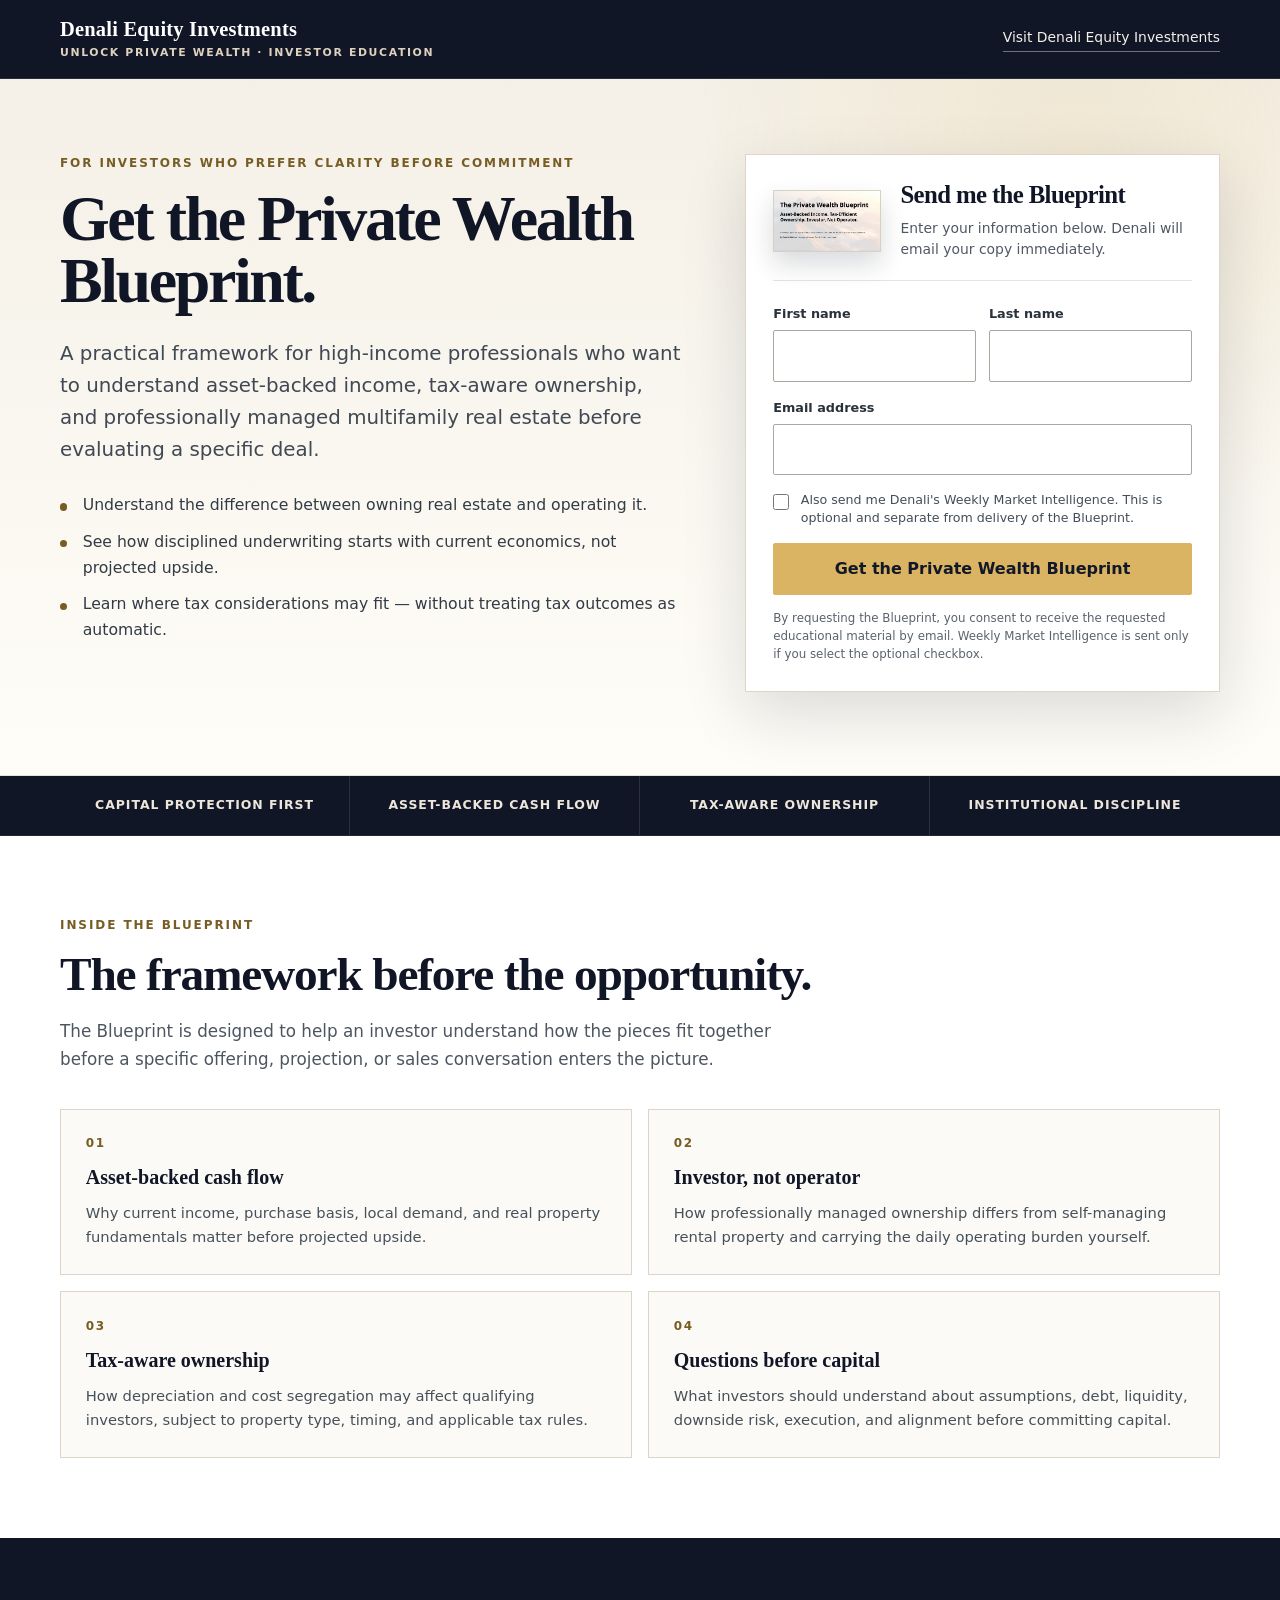
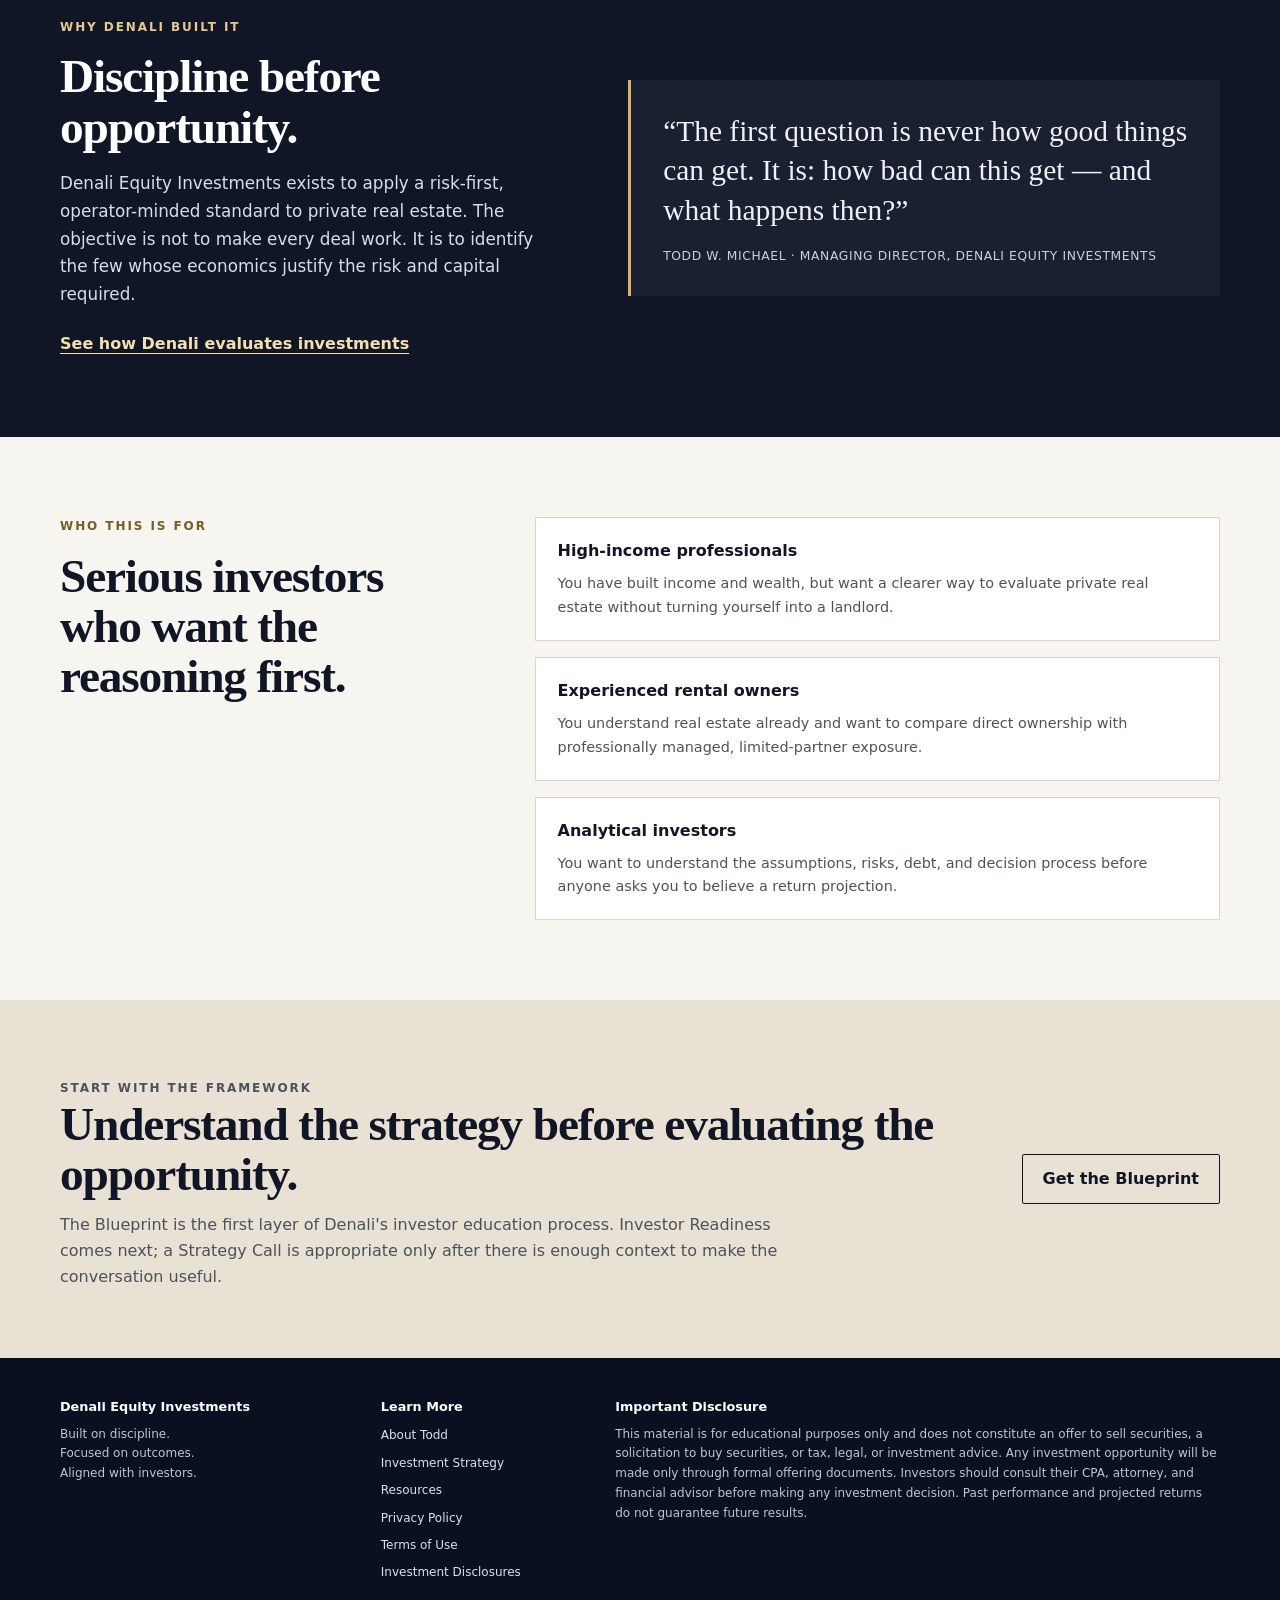
==== index.html @ 2d47c9c6 "Launch Unlock Private Wealth" ====
<!doctype html>
<html lang="en">
<head>
  <meta charset="utf-8">
  <meta name="viewport" content="width=device-width, initial-scale=1">
  <title>Unlock Private Wealth | The Private Wealth Blueprint</title>
  <meta name="description" content="Get The Private Wealth Blueprint from Denali Equity Investments: a practical framework for disciplined, tax-aware ownership of professionally managed multifamily real estate.">
  <meta name="theme-color" content="#111627">
  <link rel="canonical" href="https://unlockmyprivatewealth.com/">
  <meta property="og:type" content="website">
  <meta property="og:title" content="Unlock Private Wealth | The Private Wealth Blueprint">
  <meta property="og:description" content="A practical framework for disciplined, tax-aware ownership of professionally managed multifamily real estate.">
  <meta property="og:url" content="https://unlockmyprivatewealth.com/">
  <link rel="stylesheet" href="assets/styles.css">
</head>
<body>
  <a class="skip-link" href="#main">Skip to content</a>

  <header class="site-header">
    <div class="container header-inner">
      <a class="brand" href="https://denaliequityinvestments.com" aria-label="Denali Equity Investments home">
        <strong>Denali Equity Investments</strong>
        <span>Unlock Private Wealth · Investor Education</span>
      </a>
      <a class="header-link" href="https://denaliequityinvestments.com">Visit Denali Equity Investments</a>
    </div>
  </header>

  <main id="main">
    <section class="hero">
      <div class="container hero-grid">
        <div>
          <p class="eyebrow">For investors who prefer clarity before commitment</p>
          <h1>Get the Private Wealth Blueprint.</h1>
          <p class="hero-lede">
            A practical framework for high-income professionals who want to understand asset-backed income, tax-aware ownership, and professionally managed multifamily real estate before evaluating a specific deal.
          </p>
          <ul class="hero-proof" aria-label="Blueprint highlights">
            <li>Understand the difference between owning real estate and operating it.</li>
            <li>See how disciplined underwriting starts with current economics, not projected upside.</li>
            <li>Learn where tax considerations may fit — without treating tax outcomes as automatic.</li>
          </ul>
        </div>

        <aside class="form-card" aria-labelledby="form-title">
          <div class="form-card-top">
            <img class="form-cover" src="assets/private-wealth-blueprint-cover.png" alt="The Private Wealth Blueprint cover by Todd W. Michael, Denali Equity Investments">
            <div>
              <h2 id="form-title">Send me the Blueprint</h2>
              <p>Enter your information below. Denali will email your copy immediately.</p>
            </div>
          </div>

          <p id="preview-notice" class="preview-notice">Local preview mode: the page is working visually, but form submission is disabled from a file:// address. Use VS Code Live Server on port 5500 for a live test.</p>

          <form id="blueprint-form" class="form-grid" novalidate>
            <div class="honeypot" aria-hidden="true">
              <label for="website">Website</label>
              <input id="website" name="website" type="text" tabindex="-1" autocomplete="off">
            </div>

            <div class="field-row">
              <div class="field">
                <label for="first-name">First name</label>
                <input id="first-name" name="first_name" type="text" autocomplete="given-name" required maxlength="80">
              </div>
              <div class="field">
                <label for="last-name">Last name</label>
                <input id="last-name" name="last_name" type="text" autocomplete="family-name" required maxlength="80">
              </div>
            </div>

            <div class="field">
              <label for="email">Email address</label>
              <input id="email" name="email" type="email" autocomplete="email" inputmode="email" required maxlength="254">
            </div>

            <label class="checkbox-wrap" for="market-intelligence">
              <input id="market-intelligence" name="market_intelligence_opt_in" type="checkbox">
              <span>Also send me Denali's Weekly Market Intelligence. This is optional and separate from delivery of the Blueprint.</span>
            </label>

            <button class="primary-button" type="submit">Get the Private Wealth Blueprint</button>
            <p class="form-note">By requesting the Blueprint, you consent to receive the requested educational material by email. Weekly Market Intelligence is sent only if you select the optional checkbox.</p>
            <p id="form-status" class="form-status" role="status" aria-live="polite" tabindex="-1"></p>
          </form>
        </aside>
      </div>
    </section>

    <section class="trust-strip" aria-label="Denali principles">
      <div class="container trust-grid">
        <div class="trust-item">Capital Protection First</div>
        <div class="trust-item">Asset-Backed Cash Flow</div>
        <div class="trust-item">Tax-Aware Ownership</div>
        <div class="trust-item">Institutional Discipline</div>
      </div>
    </section>

    <section class="section section--white">
      <div class="container">
        <p class="eyebrow">Inside the Blueprint</p>
        <h2>The framework before the opportunity.</h2>
        <p class="section-intro">
          The Blueprint is designed to help an investor understand how the pieces fit together before a specific offering, projection, or sales conversation enters the picture.
        </p>

        <div class="cards">
          <article class="card">
            <span class="card-number">01</span>
            <h3>Asset-backed cash flow</h3>
            <p>Why current income, purchase basis, local demand, and real property fundamentals matter before projected upside.</p>
          </article>
          <article class="card">
            <span class="card-number">02</span>
            <h3>Investor, not operator</h3>
            <p>How professionally managed ownership differs from self-managing rental property and carrying the daily operating burden yourself.</p>
          </article>
          <article class="card">
            <span class="card-number">03</span>
            <h3>Tax-aware ownership</h3>
            <p>How depreciation and cost segregation may affect qualifying investors, subject to property type, timing, and applicable tax rules.</p>
          </article>
          <article class="card">
            <span class="card-number">04</span>
            <h3>Questions before capital</h3>
            <p>What investors should understand about assumptions, debt, liquidity, downside risk, execution, and alignment before committing capital.</p>
          </article>
        </div>
      </div>
    </section>

    <section class="section section--dark">
      <div class="container discipline-grid">
        <div>
          <p class="eyebrow eyebrow--light">Why Denali built it</p>
          <h2>Discipline before opportunity.</h2>
          <p class="section-intro">
            Denali Equity Investments exists to apply a risk-first, operator-minded standard to private real estate. The objective is not to make every deal work. It is to identify the few whose economics justify the risk and capital required.
          </p>
          <a class="text-link" href="https://denaliequityinvestments.com/investment-strategy.html">See how Denali evaluates investments</a>
        </div>

        <blockquote class="statement">
          “The first question is never how good things can get. It is: how bad can this get — and what happens then?”
          <small>Todd W. Michael · Managing Director, Denali Equity Investments</small>
        </blockquote>
      </div>
    </section>

    <section class="section section--paper">
      <div class="container who-grid">
        <div>
          <p class="eyebrow">Who this is for</p>
          <h2>Serious investors who want the reasoning first.</h2>
        </div>
        <div class="who-list">
          <article class="who-item">
            <strong>High-income professionals</strong>
            <p>You have built income and wealth, but want a clearer way to evaluate private real estate without turning yourself into a landlord.</p>
          </article>
          <article class="who-item">
            <strong>Experienced rental owners</strong>
            <p>You understand real estate already and want to compare direct ownership with professionally managed, limited-partner exposure.</p>
          </article>
          <article class="who-item">
            <strong>Analytical investors</strong>
            <p>You want to understand the assumptions, risks, debt, and decision process before anyone asks you to believe a return projection.</p>
          </article>
        </div>
      </div>
    </section>

    <section class="final-cta">
      <div class="container final-cta-inner">
        <div>
          <p class="eyebrow">Start with the framework</p>
          <h2>Understand the strategy before evaluating the opportunity.</h2>
          <p>The Blueprint is the first layer of Denali's investor education process. Investor Readiness comes next; a Strategy Call is appropriate only after there is enough context to make the conversation useful.</p>
        </div>
        <a class="final-link" href="#blueprint-form">Get the Blueprint</a>
      </div>
    </section>
  </main>

  <footer class="site-footer">
    <div class="container footer-grid">
      <div>
        <strong>Denali Equity Investments</strong>
        <p>Built on discipline.<br>Focused on outcomes.<br>Aligned with investors.</p>
      </div>
      <div>
        <strong>Learn More</strong>
        <div class="footer-links">
          <a href="https://denaliequityinvestments.com/about-todd.html">About Todd</a>
          <a href="https://denaliequityinvestments.com/investment-strategy.html">Investment Strategy</a>
          <a href="https://denaliequityinvestments.com/resources.html">Resources</a>
          <a href="privacy.html">Privacy Policy</a>
          <a href="terms.html">Terms of Use</a>
          <a href="disclosures.html">Investment Disclosures</a>
        </div>
      </div>
      <div>
        <strong>Important Disclosure</strong>
        <p>This material is for educational purposes only and does not constitute an offer to sell securities, a solicitation to buy securities, or tax, legal, or investment advice. Any investment opportunity will be made only through formal offering documents. Investors should consult their CPA, attorney, and financial advisor before making any investment decision. Past performance and projected returns do not guarantee future results.</p>
      </div>
    </div>
  </footer>

  <noscript><p style="margin:0;padding:1rem;text-align:center;background:#fff8e8;color:#5b4618;">JavaScript is required to submit the Blueprint request form.</p></noscript>

  <script src="assets/site.js" defer></script>
</body>
</html>
---- assets/styles.css ----
:root {
  --denali-blue: #111627;
  --denali-blue-soft: #1d263b;
  --denali-taupe: #c8b79a;
  --denali-light: #f7f5ef;
  --denali-paper: #fffdf8;
  --denali-white: #ffffff;
  --denali-text: #171717;
  --denali-muted: #505865;
  --denali-gold: #dab363;
  --denali-gold-dark: #775d24;
  --denali-line: #ddd6c8;
  --success: #225b3d;
  --error: #8c2f2f;
  --shadow: 0 22px 60px rgba(17, 22, 39, 0.14);
  --max-width: min(1160px, calc(100% - 2rem));
}

* { box-sizing: border-box; }
html { scroll-behavior: smooth; }
body {
  margin: 0;
  min-height: 100%;
  color: var(--denali-text);
  background: var(--denali-light);
  font-family: Inter, system-ui, -apple-system, BlinkMacSystemFont, "Segoe UI", sans-serif;
  line-height: 1.65;
  -webkit-font-smoothing: antialiased;
}
img { max-width: 100%; }
a { color: inherit; }
button, input { font: inherit; }
.container { width: var(--max-width); margin: 0 auto; }

.skip-link {
  position: absolute;
  left: 1rem;
  top: -5rem;
  z-index: 1000;
  background: var(--denali-white);
  color: var(--denali-blue);
  padding: .75rem 1rem;
  border-radius: 3px;
}
.skip-link:focus { top: 1rem; }

.site-header {
  background: var(--denali-blue);
  color: var(--denali-white);
  border-bottom: 1px solid rgba(255,255,255,.1);
}
.header-inner {
  min-height: 78px;
  display: flex;
  align-items: center;
  justify-content: space-between;
  gap: 2rem;
}
.brand {
  display: flex;
  flex-direction: column;
  text-decoration: none;
  line-height: 1.15;
}
.brand strong {
  font-family: Georgia, Cambria, "Times New Roman", serif;
  font-size: 1.28rem;
  font-weight: 600;
  letter-spacing: .01em;
}
.brand span {
  margin-top: .36rem;
  color: #ded2bf;
  font-size: .68rem;
  font-weight: 700;
  letter-spacing: .15em;
  text-transform: uppercase;
}
.header-link {
  color: #f4f1ea;
  font-size: .87rem;
  text-decoration: none;
  border-bottom: 1px solid rgba(244,241,234,.42);
  padding-bottom: .18rem;
}
.header-link:hover,
.header-link:focus-visible { border-bottom-color: var(--denali-gold); }

.eyebrow {
  margin: 0 0 .85rem;
  color: var(--denali-gold-dark);
  font-size: .75rem;
  font-weight: 800;
  letter-spacing: .16em;
  text-transform: uppercase;
}
.eyebrow--light { color: #e5c98f; }

h1, h2, h3 {
  margin: 0;
  font-family: Georgia, Cambria, "Times New Roman", serif;
  font-weight: 600;
  color: var(--denali-blue);
}
h1 {
  max-width: 690px;
  font-size: clamp(2.7rem, 5vw, 4.7rem);
  line-height: .98;
  letter-spacing: -.038em;
}
h2 {
  font-size: clamp(2rem, 3.7vw, 3.15rem);
  line-height: 1.06;
  letter-spacing: -.025em;
}
h3 { font-size: 1.25rem; line-height: 1.2; }

.hero {
  position: relative;
  overflow: hidden;
  background:
    radial-gradient(circle at 84% 12%, rgba(218,179,99,.16), transparent 31%),
    linear-gradient(180deg, #f4f0e7 0%, var(--denali-paper) 100%);
  border-bottom: 1px solid #e8e2d8;
  padding: 4.7rem 0 5.2rem;
}
.hero-grid {
  display: grid;
  grid-template-columns: minmax(0, 1.02fr) minmax(360px, .78fr);
  gap: 4rem;
  align-items: start;
}
.hero-lede {
  max-width: 680px;
  margin: 1.55rem 0 0;
  color: #3f4853;
  font-size: clamp(1.07rem, 1.6vw, 1.24rem);
  line-height: 1.62;
}
.hero-proof {
  margin: 1.6rem 0 0;
  padding: 0;
  list-style: none;
  display: grid;
  gap: .68rem;
  color: #323b45;
  font-size: .98rem;
}
.hero-proof li { position: relative; padding-left: 1.42rem; }
.hero-proof li::before {
  content: "";
  position: absolute;
  left: 0;
  top: .72em;
  width: .46rem;
  height: .46rem;
  border-radius: 50%;
  background: var(--denali-gold-dark);
}

.form-card {
  background: var(--denali-white);
  border: 1px solid var(--denali-line);
  box-shadow: var(--shadow);
  padding: 1.7rem;
}
.form-card-top {
  display: grid;
  grid-template-columns: 108px 1fr;
  gap: 1.2rem;
  align-items: center;
  margin-bottom: 1.35rem;
  padding-bottom: 1.3rem;
  border-bottom: 1px solid #e9e4da;
}
.form-cover {
  display: block;
  width: 108px;
  border: 1px solid #d7d0c5;
  box-shadow: 0 12px 26px rgba(17,22,39,.16);
}
.form-card h2 {
  font-size: 1.55rem;
  line-height: 1.08;
}
.form-card-top p {
  margin: .55rem 0 0;
  color: var(--denali-muted);
  font-size: .87rem;
  line-height: 1.5;
}
.form-grid { display: grid; gap: .95rem; }
.field-row { display: grid; grid-template-columns: 1fr 1fr; gap: .8rem; }
.field { display: grid; gap: .38rem; }
.field label {
  color: #29313a;
  font-size: .8rem;
  font-weight: 750;
}
.field input {
  width: 100%;
  min-height: 48px;
  padding: .72rem .8rem;
  border: 1px solid #aaa79f;
  border-radius: 2px;
  background: var(--denali-white);
  color: var(--denali-text);
}
.field input:focus {
  outline: 3px solid rgba(218,179,99,.3);
  outline-offset: 1px;
  border-color: #715a2c;
}
.honeypot {
  position: absolute !important;
  left: -9999px !important;
  width: 1px !important;
  height: 1px !important;
  overflow: hidden !important;
}
.checkbox-wrap {
  display: grid;
  grid-template-columns: 1.1rem 1fr;
  gap: .62rem;
  align-items: start;
  color: #444d58;
  font-size: .79rem;
  line-height: 1.48;
}
.checkbox-wrap input { margin: .22rem 0 0; width: 1rem; height: 1rem; accent-color: var(--denali-blue); }
.primary-button {
  min-height: 52px;
  width: 100%;
  border: 1px solid var(--denali-gold);
  border-radius: 2px;
  background: var(--denali-gold);
  color: #111827;
  font-weight: 800;
  cursor: pointer;
  transition: transform .16s ease, background .16s ease;
}
.primary-button:hover { transform: translateY(-1px); background: #e2bd72; }
.primary-button:focus-visible { outline: 3px solid rgba(17,22,39,.35); outline-offset: 2px; }
.primary-button[disabled] { cursor: wait; opacity: .72; transform: none; }
.form-note {
  margin: 0;
  color: #5a626c;
  font-size: .74rem;
  line-height: 1.5;
}
.form-status {
  display: none;
  margin: 0;
  padding: .72rem .8rem;
  border-left: 3px solid currentColor;
  font-size: .82rem;
  line-height: 1.45;
}
.form-status.is-visible { display: block; }
.form-status.is-error { color: var(--error); background: #fff5f5; }
.form-status.is-success { color: var(--success); background: #f1faf4; }
.preview-notice {
  display: none;
  margin: 0 0 1rem;
  padding: .7rem .8rem;
  background: #fff8e8;
  border: 1px solid #dfc988;
  color: #5b4618;
  font-size: .78rem;
}
.preview-notice.is-visible { display: block; }

.trust-strip {
  background: var(--denali-blue);
  color: var(--denali-white);
  border-bottom: 1px solid rgba(255,255,255,.08);
}
.trust-grid {
  display: grid;
  grid-template-columns: repeat(4, 1fr);
}
.trust-item {
  padding: 1.2rem 1.25rem;
  border-right: 1px solid rgba(255,255,255,.11);
  font-size: .78rem;
  font-weight: 780;
  letter-spacing: .075em;
  text-transform: uppercase;
  text-align: center;
  color: #ece6db;
}
.trust-item:last-child { border-right: 0; }

.section { padding: 5rem 0; }
.section--white { background: var(--denali-white); }
.section--paper { background: var(--denali-light); }
.section--dark { background: var(--denali-blue); color: var(--denali-white); }
.section--dark h2, .section--dark h3 { color: var(--denali-white); }
.section-intro {
  max-width: 770px;
  margin: 1.15rem 0 0;
  color: #4d5660;
  font-size: 1.05rem;
}
.section--dark .section-intro { color: #d9dde4; }
.cards {
  display: grid;
  grid-template-columns: repeat(2, 1fr);
  gap: 1rem;
  margin-top: 2.2rem;
}
.card {
  padding: 1.55rem;
  background: #fbfaf6;
  border: 1px solid var(--denali-line);
}
.card-number {
  display: block;
  margin-bottom: .7rem;
  color: var(--denali-gold-dark);
  font-size: .75rem;
  font-weight: 850;
  letter-spacing: .14em;
}
.card p {
  margin: .72rem 0 0;
  color: #46505a;
  font-size: .92rem;
}

.discipline-grid {
  display: grid;
  grid-template-columns: .92fr 1.08fr;
  gap: 4rem;
  align-items: center;
}
.statement {
  margin: 0;
  padding: 2rem 2rem 1.9rem;
  border-left: 3px solid var(--denali-gold);
  background: rgba(255,255,255,.045);
  color: #eef1f5;
  font-family: Georgia, Cambria, "Times New Roman", serif;
  font-size: clamp(1.4rem, 2.3vw, 2rem);
  line-height: 1.35;
}
.statement small {
  display: block;
  margin-top: 1rem;
  color: #cbd1d9;
  font-family: Inter, system-ui, sans-serif;
  font-size: .77rem;
  line-height: 1.5;
  letter-spacing: .05em;
  text-transform: uppercase;
}
.discipline-copy p {
  margin: 1rem 0 0;
  color: #d7dce3;
  max-width: 650px;
}
.text-link {
  display: inline-block;
  margin-top: 1.4rem;
  color: #f4dfb0;
  font-weight: 750;
  text-underline-offset: 4px;
}

.who-grid {
  display: grid;
  grid-template-columns: .75fr 1.25fr;
  gap: 4rem;
  align-items: start;
}
.who-list {
  display: grid;
  gap: 1rem;
}
.who-item {
  padding: 1.25rem 1.35rem;
  border: 1px solid var(--denali-line);
  background: var(--denali-white);
}
.who-item strong { color: var(--denali-blue); }
.who-item p { margin: .48rem 0 0; color: #4a535e; font-size: .9rem; }

.final-cta {
  background: #e9e1d3;
  padding: 4.2rem 0;
}
.final-cta-inner {
  display: grid;
  grid-template-columns: 1fr auto;
  gap: 2rem;
  align-items: center;
}
.final-cta p { margin: .75rem 0 0; color: #4a535d; max-width: 720px; }
.final-link {
  display: inline-flex;
  align-items: center;
  justify-content: center;
  min-height: 50px;
  padding: 0 1.25rem;
  border: 1px solid var(--denali-blue);
  border-radius: 2px;
  color: var(--denali-blue);
  text-decoration: none;
  font-weight: 800;
  white-space: nowrap;
}
.final-link:hover { background: var(--denali-white); }

.site-footer {
  background: #0b1020;
  color: #bec5d0;
  padding: 2.35rem 0 2.7rem;
  font-size: .75rem;
}
.footer-grid {
  display: grid;
  grid-template-columns: .65fr .45fr 1.4fr;
  gap: 2.5rem;
}
.site-footer strong { color: var(--denali-white); font-size: .8rem; }
.site-footer p { margin: .45rem 0 0; }
.footer-links { display: grid; gap: .48rem; margin-top: .55rem; }
.footer-links a { color: #dce1e8; text-decoration: none; }
.footer-links a:hover { color: var(--denali-white); text-decoration: underline; text-underline-offset: 3px; }

/* Blueprint delivery page */
.delivery-hero {
  background:
    radial-gradient(circle at 82% 15%, rgba(218,179,99,.16), transparent 31%),
    linear-gradient(180deg, #f4f0e7 0%, var(--denali-paper) 100%);
  padding: 4.8rem 0 5.2rem;
}
.delivery-grid {
  display: grid;
  grid-template-columns: .96fr 1.04fr;
  gap: 3.6rem;
  align-items: center;
}
.delivery-lede {
  margin: 1.45rem 0 0;
  color: #3f4853;
  max-width: 640px;
  font-size: 1.15rem;
}
.delivery-actions { margin-top: 2rem; }
.delivery-button {
  display: inline-flex;
  align-items: center;
  justify-content: center;
  min-height: 52px;
  padding: 0 1.45rem;
  border: 1px solid var(--denali-gold);
  border-radius: 2px;
  background: var(--denali-gold);
  color: #111827;
  text-decoration: none;
  font-weight: 800;
}
.book-stage { position: relative; padding: 2.3rem 1rem 1.6rem; }
.book-stage::before,
.book-stage::after {
  content: "";
  position: absolute;
  z-index: 0;
  inset: 3.4rem 2rem 1rem 3.7rem;
  background: #e9e2d7;
  border: 1px solid #d5cabc;
  transform: rotate(3.1deg);
  box-shadow: 0 15px 34px rgba(17,22,39,.1);
}
.book-stage::after {
  inset: 2.8rem 3rem 1.8rem 2.7rem;
  transform: rotate(-2.2deg);
  background: #f2ede5;
}
.book-cover { position: relative; z-index: 2; display: block; width: 100%; border: 1px solid #d8d1c8; box-shadow: var(--shadow); }
.delivery-next { background: var(--denali-blue); color: var(--denali-white); padding: 4rem 0; }
.delivery-next h2 { color: var(--denali-white); max-width: 760px; }
.delivery-next p { color: #d8dde5; max-width: 760px; margin: .95rem 0 0; }

@media (max-width: 900px) {
  .hero-grid, .discipline-grid, .who-grid, .delivery-grid { grid-template-columns: 1fr; }
  .hero-grid, .delivery-grid { gap: 2.8rem; }
  .form-card { max-width: 690px; }
  .discipline-grid, .who-grid { gap: 2rem; }
  .trust-grid { grid-template-columns: repeat(2, 1fr); }
  .trust-item:nth-child(2) { border-right: 0; }
  .trust-item:nth-child(-n+2) { border-bottom: 1px solid rgba(255,255,255,.11); }
  .final-cta-inner { grid-template-columns: 1fr; }
  .final-link { justify-self: start; }
  .footer-grid { grid-template-columns: 1fr; gap: 1.6rem; }
}

@media (max-width: 620px) {
  .header-inner { min-height: 70px; }
  .header-link { display: none; }
  .brand strong { font-size: 1.05rem; }
  .brand span { font-size: .61rem; }
  .hero, .delivery-hero { padding: 3.6rem 0 4rem; }
  .field-row, .cards, .trust-grid { grid-template-columns: 1fr; }
  .trust-item { border-right: 0; border-bottom: 1px solid rgba(255,255,255,.11); }
  .trust-item:last-child { border-bottom: 0; }
  .form-card-top { grid-template-columns: 84px 1fr; }
  .form-cover { width: 84px; }
  .section { padding: 4rem 0; }
  .final-cta { padding: 3.5rem 0; }
  .delivery-button { width: 100%; text-align: center; }
  .book-stage { padding-left: .2rem; padding-right: .2rem; }
}

@media (prefers-reduced-motion: reduce) {
  html { scroll-behavior: auto; }
  *, *::before, *::after { transition-duration: 0.01ms !important; animation-duration: 0.01ms !important; animation-iteration-count: 1 !important; }
}


/* Legal / utility pages */
.legal-page { max-width: 860px; }
.legal-page h1 { margin-bottom: 1rem; }
.legal-page h2 { margin-top: 2.2rem; font-size: clamp(1.35rem,2.5vw,1.75rem); }
.legal-page p { color: #3f4853; line-height: 1.75; }
.legal-page a { color: #243b63; text-underline-offset: 3px; }
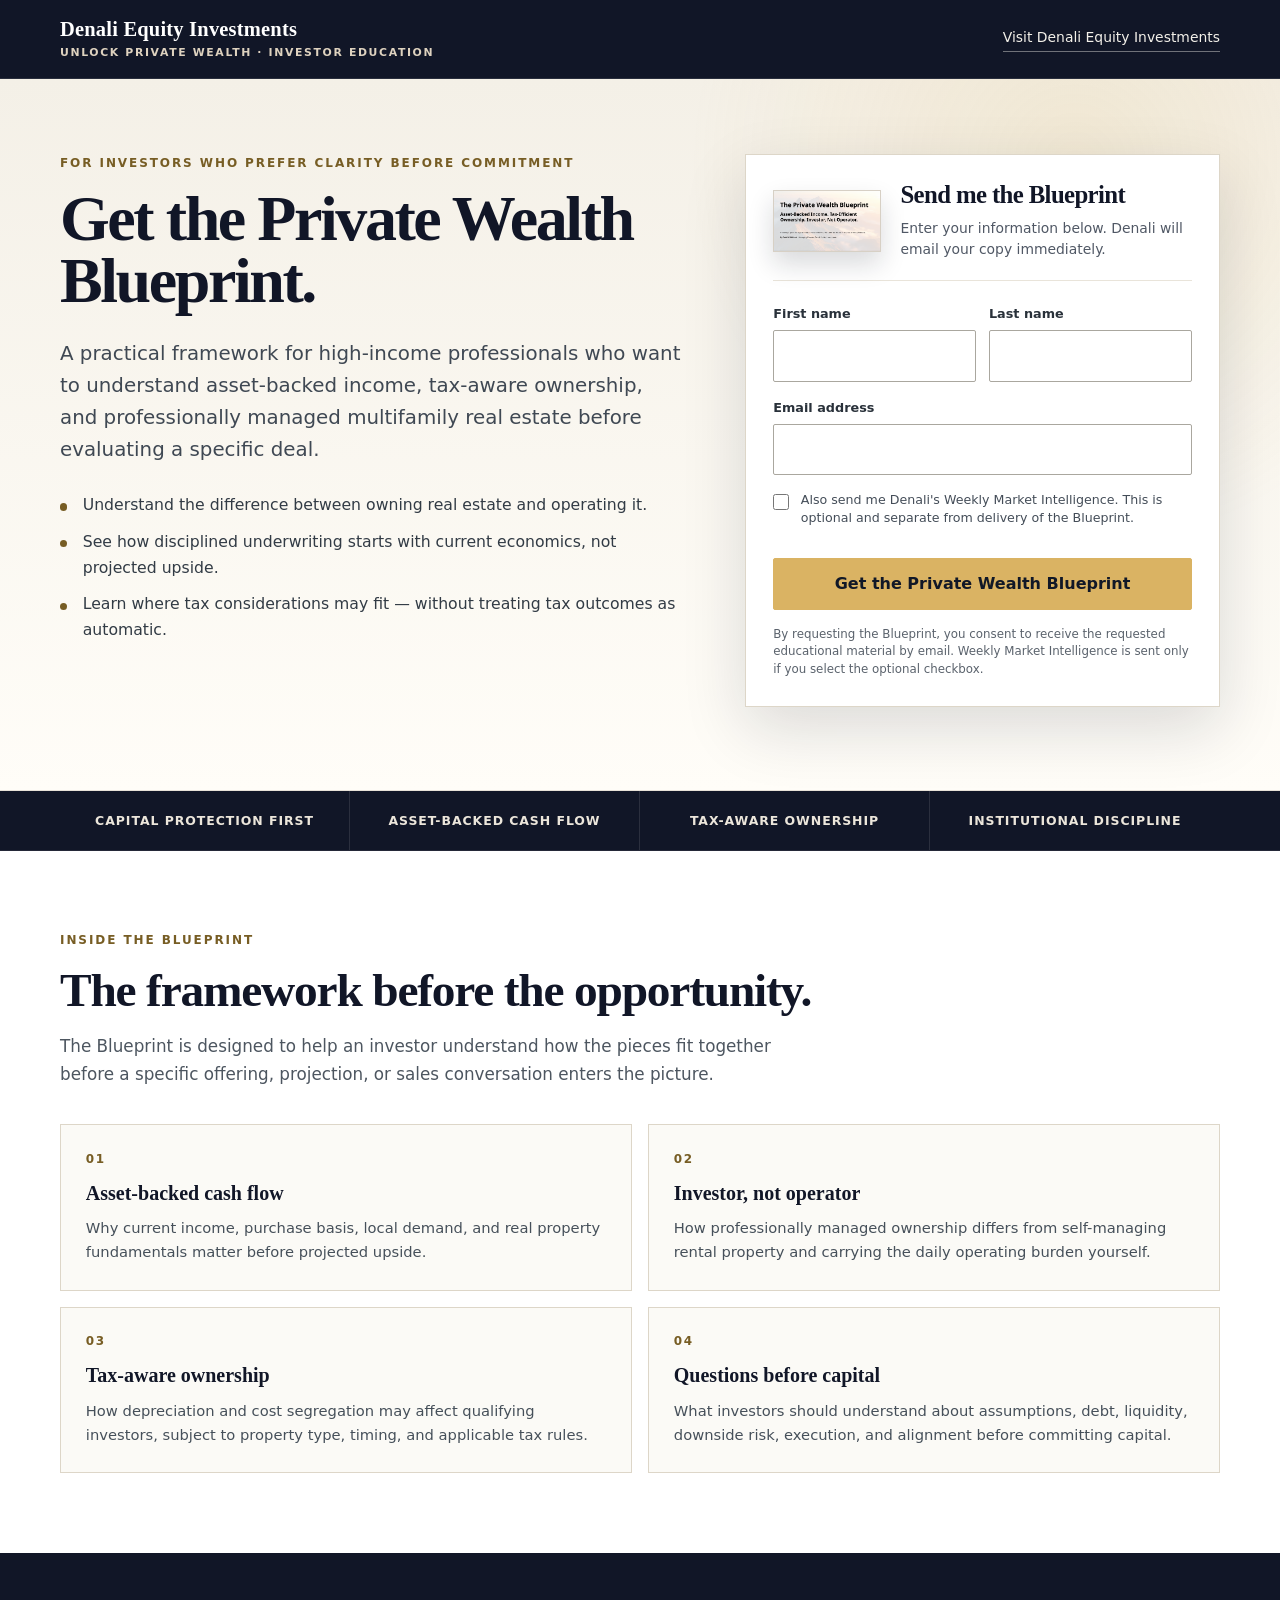
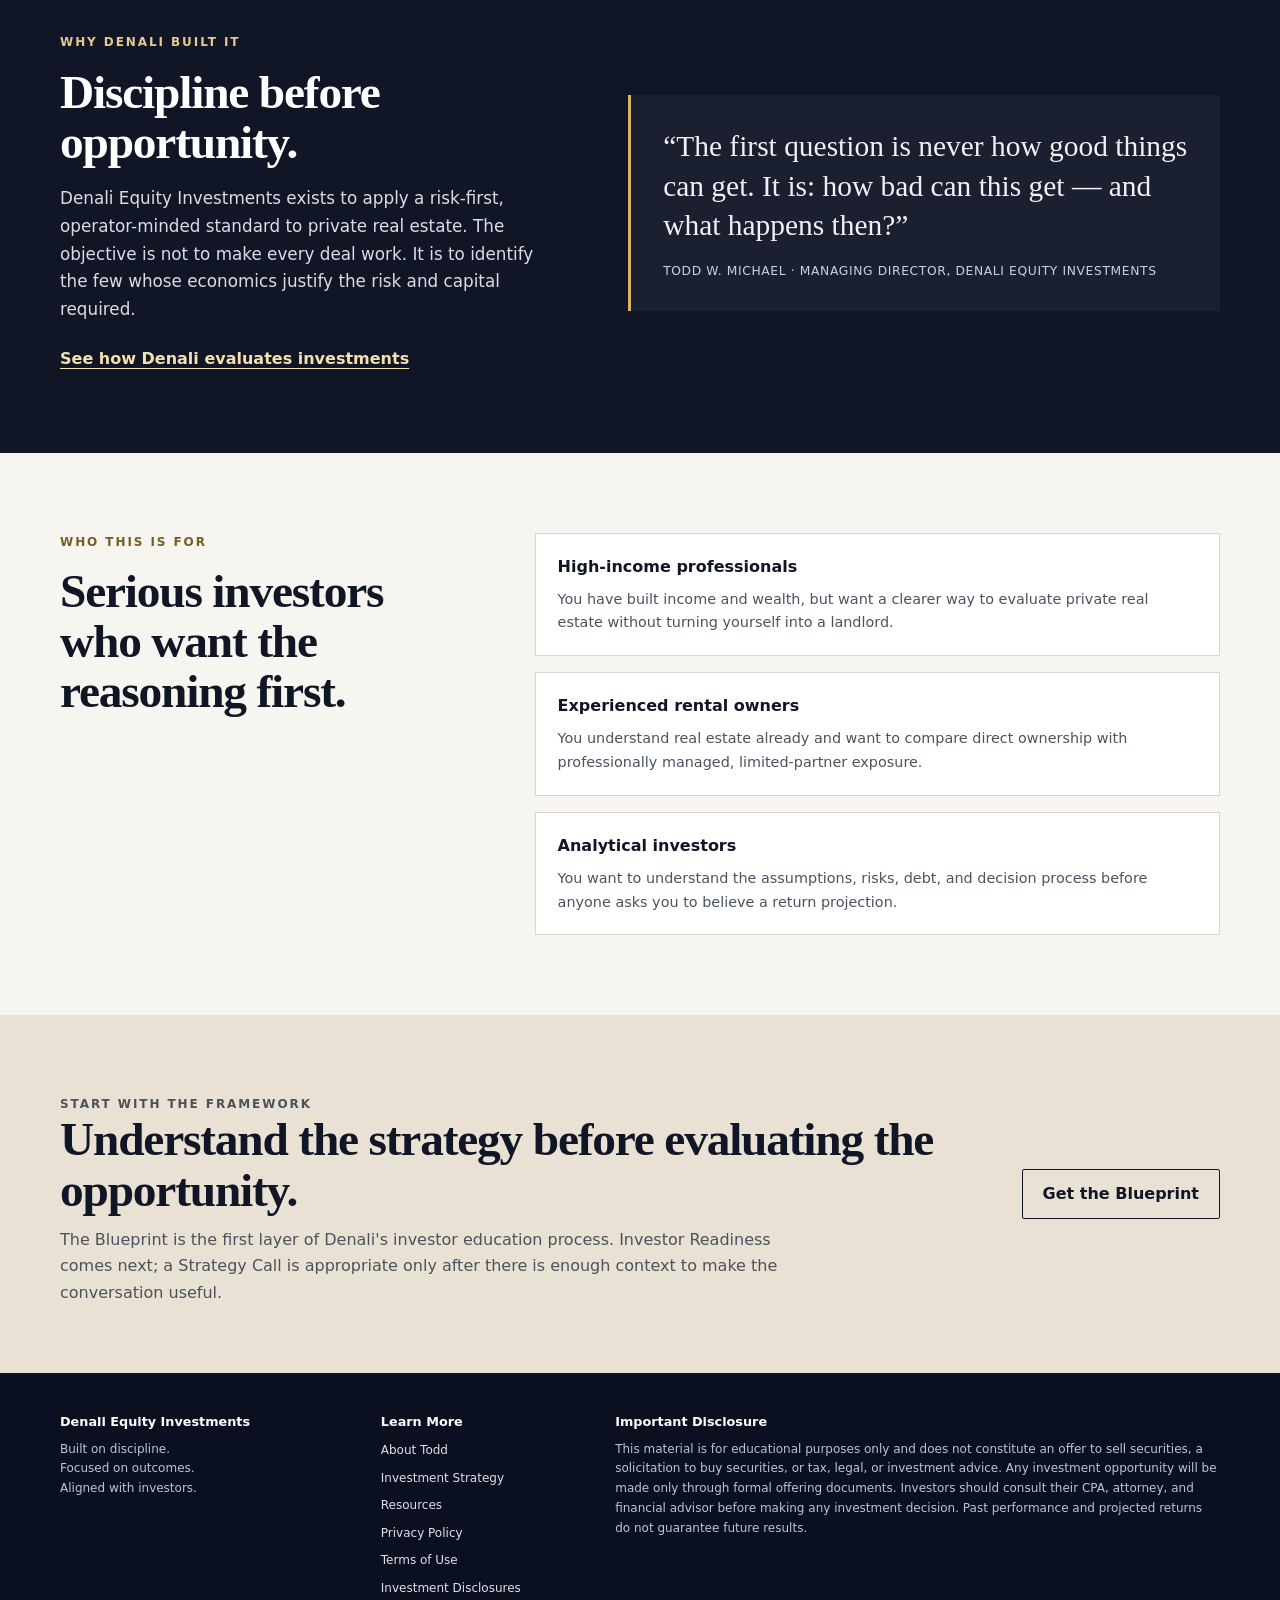
==== commit 8b9f60d1: "Add Turnstile protection and investor readiness persistence" ====
--- a/index.html
+++ b/index.html
@@ -12,6 +12,8 @@
   <meta property="og:description" content="A practical framework for disciplined, tax-aware ownership of professionally managed multifamily real estate.">
   <meta property="og:url" content="https://unlockmyprivatewealth.com/">
   <link rel="stylesheet" href="assets/styles.css">
+  <link rel="stylesheet" href="assets/security.css">
+  <script src="https://challenges.cloudflare.com/turnstile/v0/api.js" async defer></script>
 </head>
 <body>
   <a class="skip-link" href="#main">Skip to content</a>
@@ -80,6 +82,10 @@
               <span>Also send me Denali's Weekly Market Intelligence. This is optional and separate from delivery of the Blueprint.</span>
             </label>
 
+            <div class="turnstile-wrap">
+              <div class="cf-turnstile" data-sitekey="0x4AAAAAAFqotZP8ksY52192" data-action="blueprint_request" data-theme="light" data-size="flexible" data-appearance="interaction-only"></div>
+            </div>
+
             <button class="primary-button" type="submit">Get the Private Wealth Blueprint</button>
             <p class="form-note">By requesting the Blueprint, you consent to receive the requested educational material by email. Weekly Market Intelligence is sent only if you select the optional checkbox.</p>
             <p id="form-status" class="form-status" role="status" aria-live="polite" tabindex="-1"></p>
--- a/assets/security.css
+++ b/assets/security.css
@@ -0,0 +1,28 @@
+.turnstile-wrap {
+  width: 100%;
+  min-height: 0;
+}
+
+.cf-turnstile {
+  width: 100%;
+}
+
+.readiness-identity {
+  background: #ffffff;
+  border-left: 4px solid var(--denali-blue);
+}
+
+.readiness-identity .field-row,
+.readiness-identity .field {
+  margin-top: .65rem;
+}
+
+.choice-row--three {
+  grid-template-columns: repeat(3, minmax(0, 1fr));
+}
+
+@media (max-width: 760px) {
+  .choice-row--three {
+    grid-template-columns: 1fr;
+  }
+}
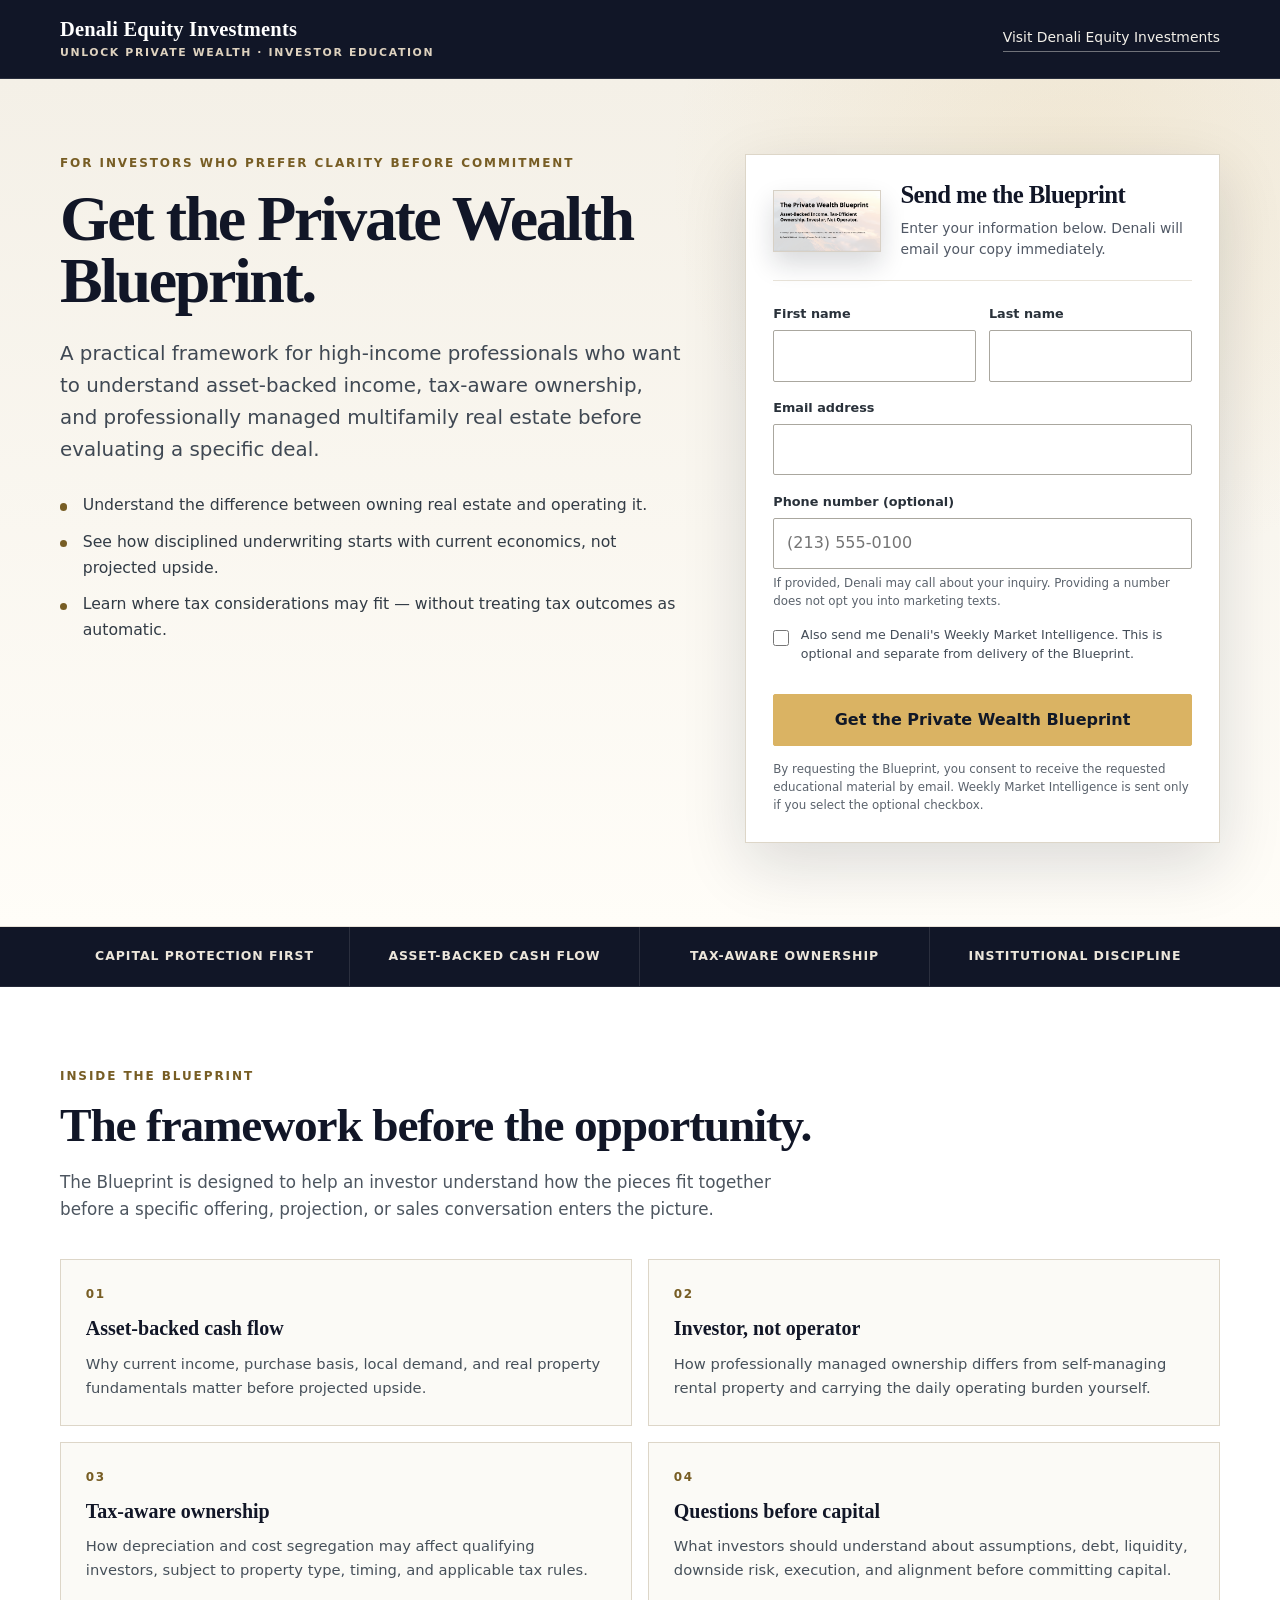
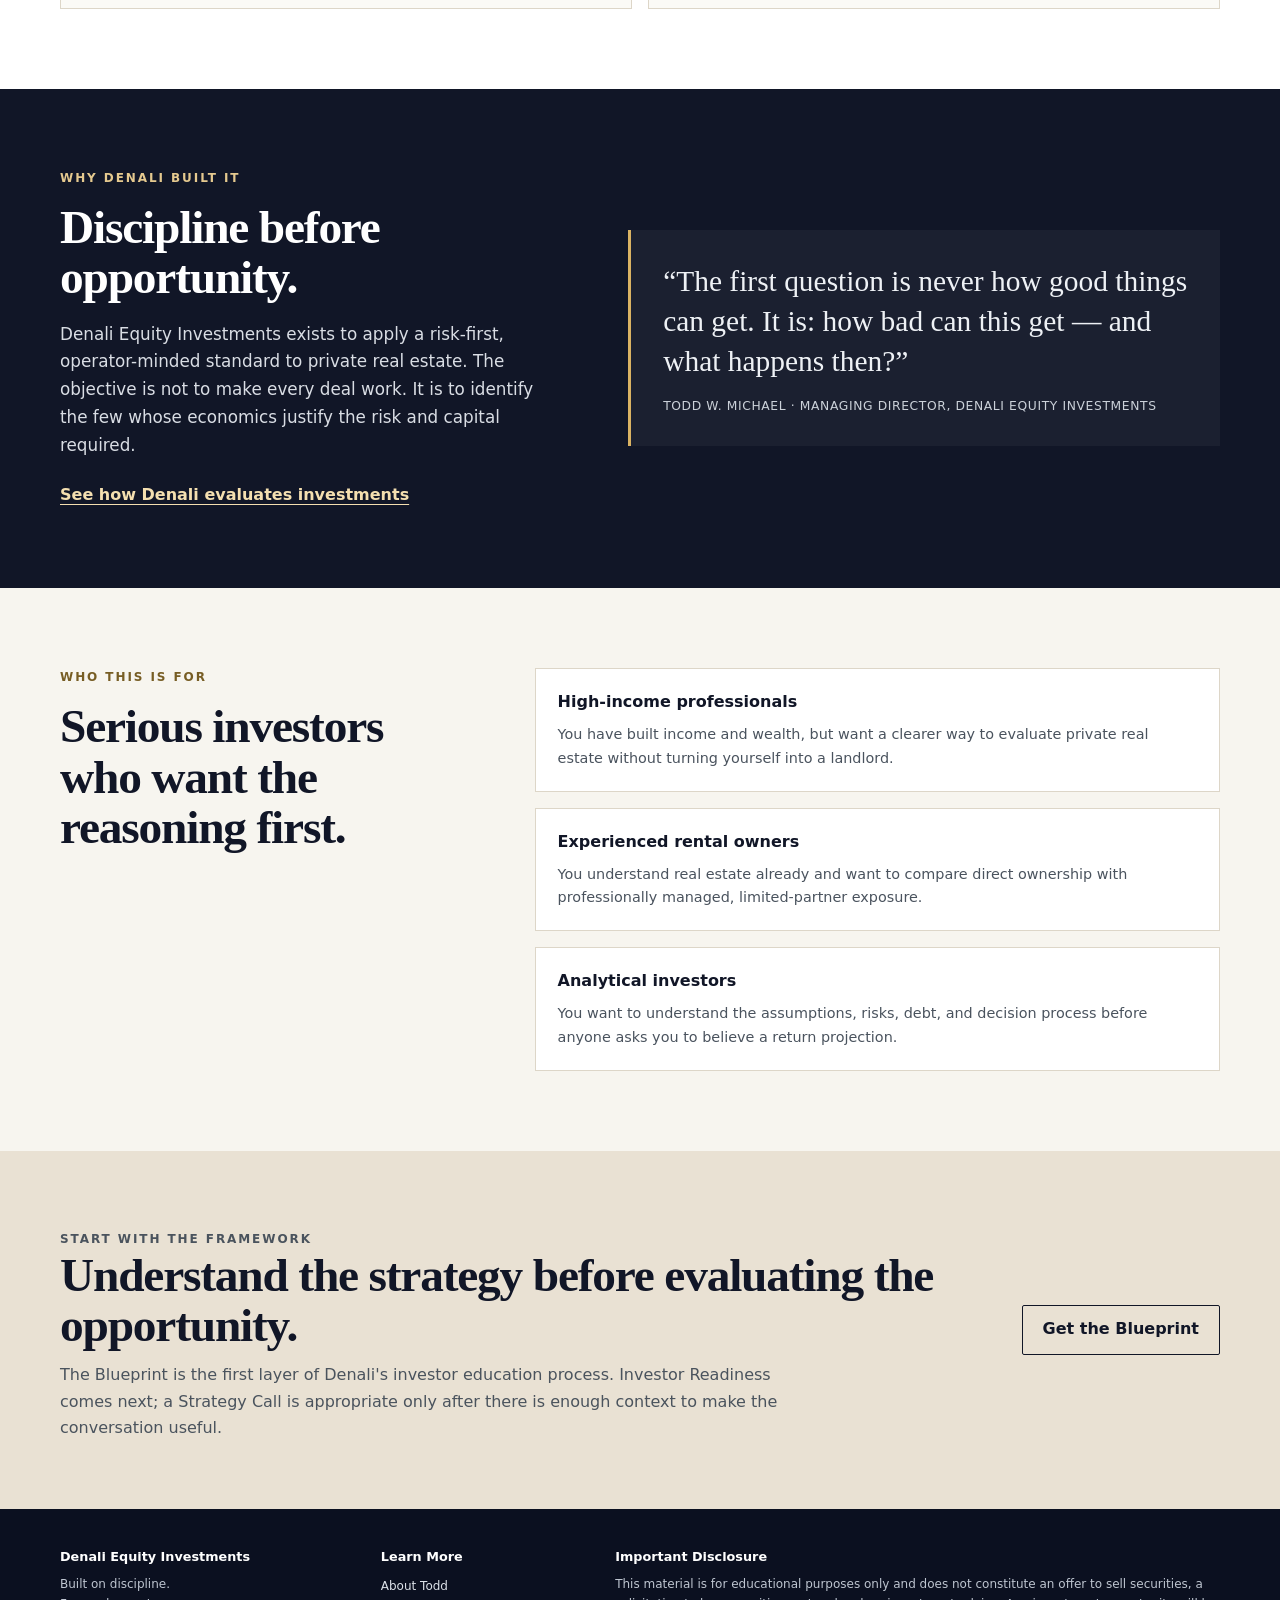
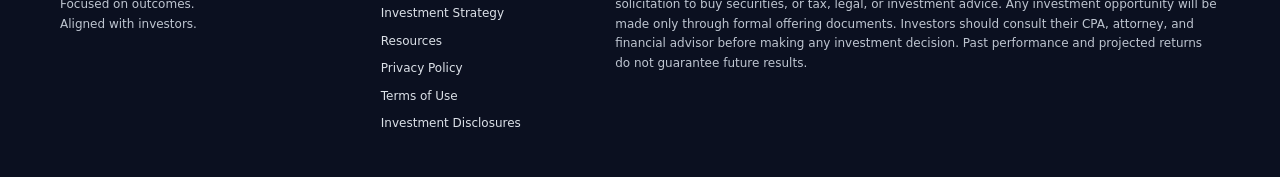
==== commit 915881c5: "Finalize Investor Readiness and optional phone capture" ====
--- a/index.html
+++ b/index.html
@@ -77,6 +77,12 @@
               <input id="email" name="email" type="email" autocomplete="email" inputmode="email" required maxlength="254">
             </div>
 
+            <div class="field">
+              <label for="phone">Phone number (optional)</label>
+              <input id="phone" name="phone" type="tel" autocomplete="tel" inputmode="tel" maxlength="32" placeholder="(213) 555-0100">
+              <p class="form-note">If provided, Denali may call about your inquiry. Providing a number does not opt you into marketing texts.</p>
+            </div>
+
             <label class="checkbox-wrap" for="market-intelligence">
               <input id="market-intelligence" name="market_intelligence_opt_in" type="checkbox">
               <span>Also send me Denali's Weekly Market Intelligence. This is optional and separate from delivery of the Blueprint.</span>
--- a/assets/security.css
+++ b/assets/security.css
@@ -26,3 +26,56 @@
     grid-template-columns: 1fr;
   }
 }
+
+/* Investor Readiness editorial release: legibility and restored sections */
+.readiness-form .readiness-group > p,
+.readiness-form .readiness-group legend,
+.readiness-form .readiness-submit-wrap > p,
+.readiness-form .readiness-identity p,
+.readiness-reference p,
+.readiness-reference li,
+.readiness-final p,
+.readiness-final h3 { color: #17243b; }
+.readiness-hero .readiness-lede { color: #354253; }
+.readiness-hero .readiness-note { color: #455262; }
+.readiness-hero .eyebrow { color: #775d24; }
+.readiness-final { border-left: 4px solid #8b713d; background: #f7f4ee; padding: clamp(1.1rem,3vw,1.8rem); margin: 2rem 0 1.25rem; }
+.readiness-final .readiness-final-question { font-family: Georgia, serif; font-size: clamp(1.2rem,2.3vw,1.55rem); line-height: 1.5; font-weight: 600; margin: .6rem 0; }
+.readiness-clarifier { font-size: .95rem; }
+.readiness-reference .container { max-width: 1040px; }
+.readiness-section-intro { max-width: 76ch; }
+.readiness-reference-list { display: grid; grid-template-columns: repeat(2,minmax(0,1fr)); gap: .75rem 2rem; list-style: none; padding: 0; margin: 1.5rem 0 0; }
+.readiness-reference-list li { position: relative; padding: .75rem .75rem .75rem 1.8rem; border-bottom: 1px solid #d9d3c8; line-height: 1.55; }
+.readiness-reference-list li::before { content: '□'; position: absolute; left: 0; color: #695324; font-weight: 700; }
+@media (max-width: 720px) { .readiness-reference-list { grid-template-columns: 1fr; } }
+
+
+/* Corrective visual QA: restore desktop rhythm without changing the form fields. */
+.readiness-intro h2 {
+  font-size: clamp(2rem, 3vw, 2.7rem);
+  line-height: 1.12;
+}
+.readiness-shell .readiness-form { gap: .82rem; }
+.readiness-form .readiness-group { padding: 1.2rem 1.4rem; }
+.readiness-form .readiness-group > p { line-height: 1.65; }
+.readiness-form .readiness-submit-wrap > p { color: #273448; }
+.readiness-final .eyebrow { color: #775d24; }
+.readiness-reference .readiness-section-intro { color: #354253; }
+.readiness-reference h2 { max-width: 850px; }
+
+/* Twelve sponsor questions: two readable desktop columns, one on mobile. */
+.section--dark .readiness-sponsor-grid {
+  grid-template-columns: minmax(0, 1fr);
+  gap: 2rem;
+}
+.readiness-sponsor-grid > div { max-width: 800px; }
+.readiness-sponsor-grid .sponsor-questions {
+  grid-template-columns: repeat(2, minmax(0, 1fr));
+  gap: .8rem;
+}
+.readiness-sponsor-grid .sponsor-questions li { line-height: 1.55; }
+@media (max-width: 760px) {
+  .readiness-sponsor-grid .sponsor-questions { grid-template-columns: 1fr; }
+  .readiness-form .readiness-group { padding: 1.15rem; }
+  .readiness-intro h2 { font-size: clamp(1.95rem, 7.5vw, 2.5rem); }
+}
